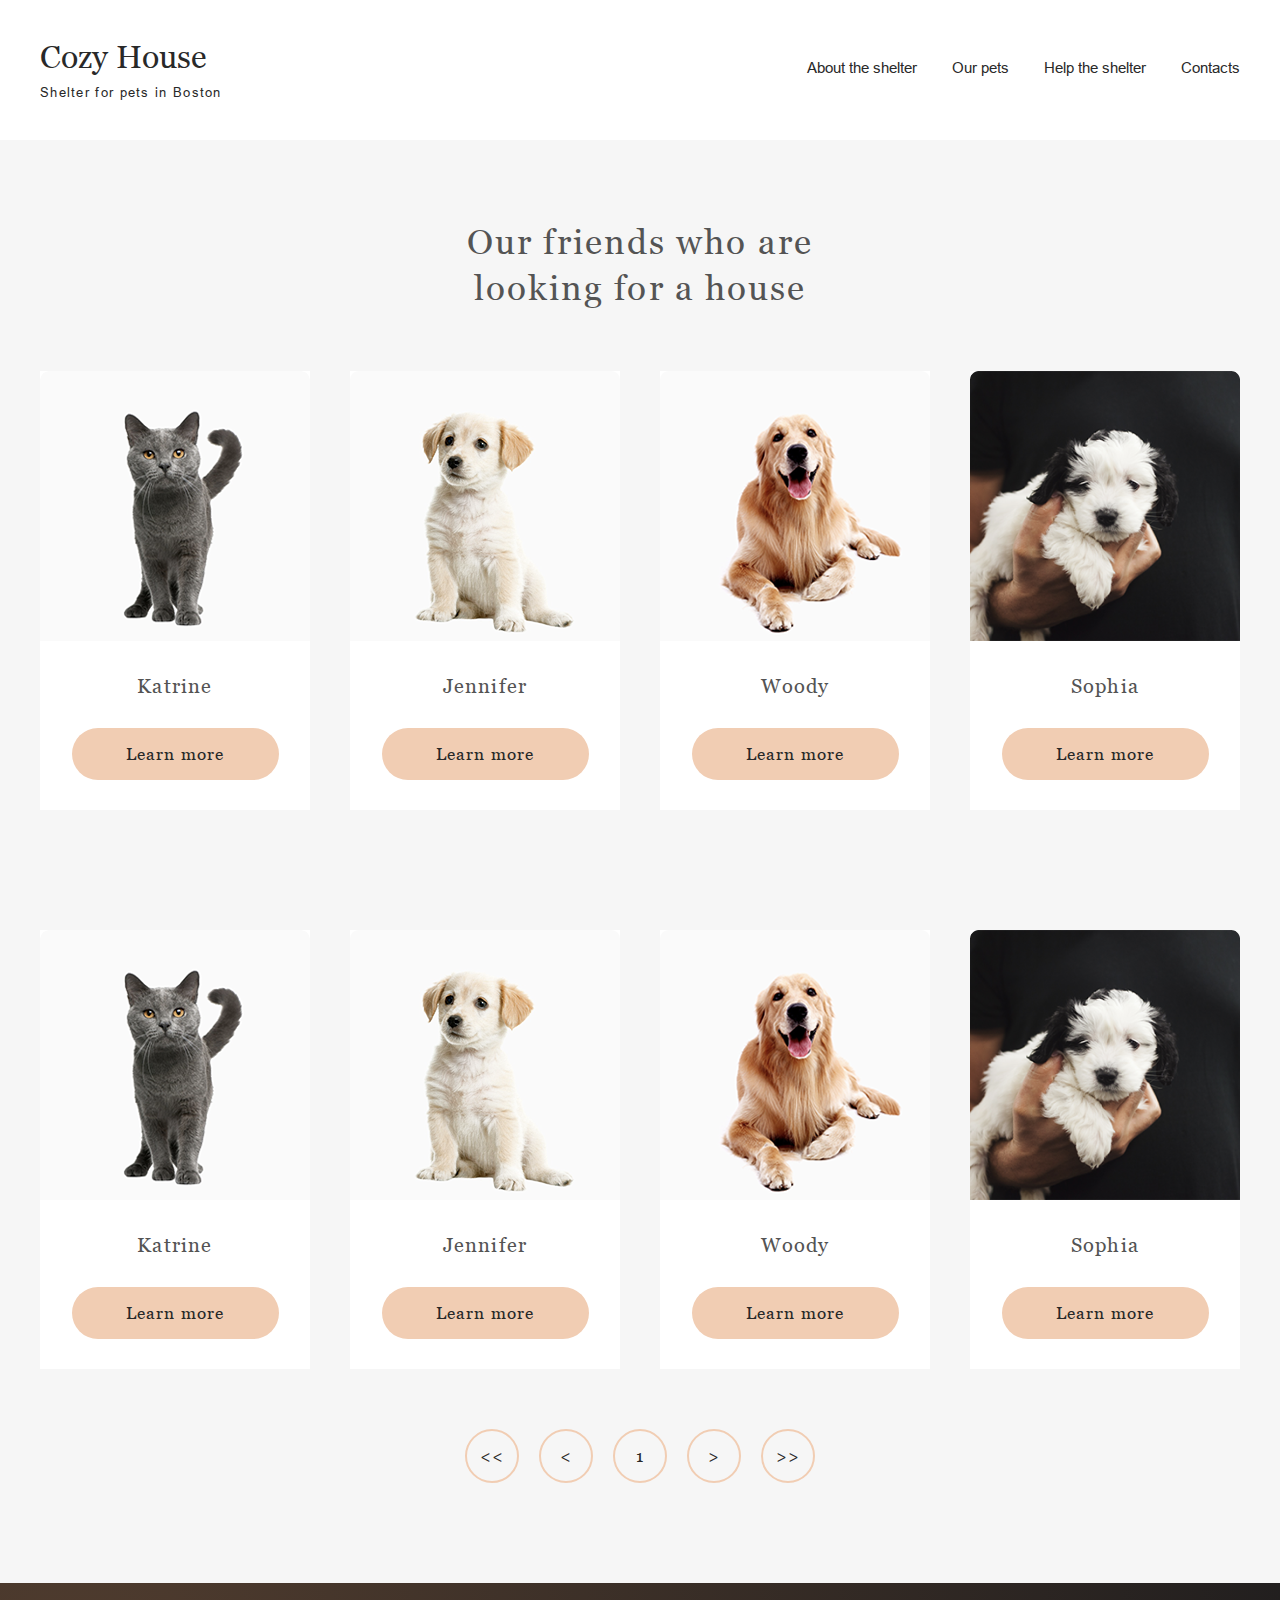
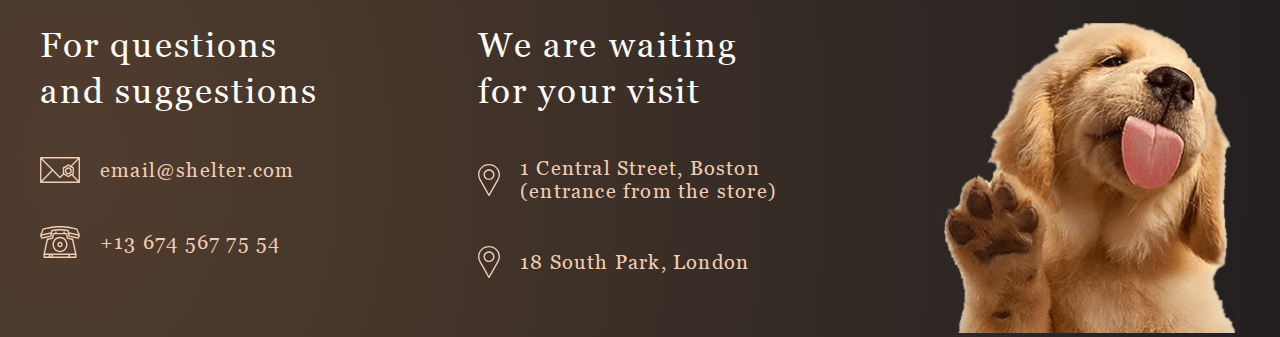
==== pages/pets/index.html @ 6cff0386 "feat: add pets part shelter week-2" ====
<!DOCTYPE html>
<html lang="en">

<head>
    <meta charset="UTF-8">
    <meta http-equiv="X-UA-Compatible" content="IE=edge">
    <meta name="viewport" content="width=device-width, initial-scale=1.0">
    <link rel="stylesheet" href="style.css">
    <title>Pets</title>
</head>

<body>
    <div class="container">
        <div class="header">
            <a href="/index.html" class="logo">
                <h1 class="logo__title">Cozy House</h1>
                <p class="logo__subtitle">Shelter for pets in Boston</p>
            </a>

            <ul class="nav-menu">
                <li class="nav-menu__list selected"><a class="nav-link" href="">About the shelter</a></li>
                <li class="nav-menu__list"><a href="">Our pets</a></li>
                <li class="nav-menu__list"><a href="">Help the shelter</a></li>
                <li class="nav-menu__list"><a href="">Contacts</a></li>
            </ul>
        </div>

        <div class="pets-container">
            <div class="pets-content">
                <h3 class="about-content__heading pets-heading">Our friends who are looking for a house</h3>

                <div class="pets-slider">

                    <div class="pets-card">
                        <img src="../../assets/images/pets-katrine.png" alt="pets-katrina-image">
                        <h4 class="pets-card__title">Katrine</h4>
                        <button class="btn">Learn more</button>
                    </div>
                    <div class="pets-card">
                        <img src="../../assets/images/pets-jennifer.png" alt="pets-jennifer-image">
                        <h4 class="pets-card__title">Jennifer</h4>
                        <button class="btn">Learn more</button>
                    </div>

                    <div class="pets-card">
                        <img src="../../assets/images/pets-woody.png" alt="pets-woody-image">
                        <h4 class="pets-card__title">Woody</h4>
                        <button class="btn">Learn more</button>
                    </div>
                    <div class="pets-card">
                        <img src="../../assets/images/pets-sophia.png" alt="pets-sophia-image">
                        <h4 class="pets-card__title">Sophia</h4>
                        <button class="btn">Learn more</button>
                    </div>

                </div>

                <div class="pets-slider">

                    <div class="pets-card">
                        <img src="../../assets/images/pets-katrine.png" alt="pets-katrina-image">
                        <h4 class="pets-card__title">Katrine</h4>
                        <button class="btn">Learn more</button>
                    </div>
                    <div class="pets-card">
                        <img src="../../assets/images/pets-jennifer.png" alt="pets-jennifer-image">
                        <h4 class="pets-card__title">Jennifer</h4>
                        <button class="btn">Learn more</button>
                    </div>

                    <div class="pets-card">
                        <img src="../../assets/images/pets-woody.png" alt="pets-woody-image">
                        <h4 class="pets-card__title">Woody</h4>
                        <button class="btn">Learn more</button>
                    </div>
                    <div class="pets-card">
                        <img src="../../assets/images/pets-sophia.png" alt="pets-sophia-image">
                        <h4 class="pets-card__title">Sophia</h4>
                        <button class="btn">Learn more</button>
                    </div>

                </div>
            </div>
            <div class="buttons">
                <button disabled class="btn pets-arrov">
                    << </button>
                        <button class="btn pets-arrov">
                            < </button>
                                <button class="btn pets-arrov"> 1 </button>
                                <button disabled class="btn pets-arrov"> > </button>
                                <button class="btn pets-arrov"> >> </button>
            </div>
        </div>

        <footer class="footer">
            <div class="footer-content">
                <div class="footer-contacts">
                    <h3 class="contacts-title">
                        For questions and suggestions
                    </h3>
                    <div class="footer_email">
                        <img src="../../assets/icons/mail.svg" alt="mail">
                        <h4 class="footer-text">
                            email@shelter.com
                        </h4>
                    </div>

                    <div class="footer_phone">
                        <img src="../../assets/icons/phone.svg" alt="phone">
                        <h4 class="footer-text">
                            +13 674 567 75 54
                        </h4>
                    </div>
                </div>
                <div class="footer-locations">
                    <h3 class="contacts-title">
                        We are waiting for your visit
                    </h3>
                    <div class="footer_email">
                        <img src="../../assets/icons/pin.svg" alt="pin">
                        <h4 class="footer-text">
                            1 Central Street, Boston (entrance from the store)
                        </h4>
                    </div>

                    <div class="footer_phone">
                        <img src="../../assets/icons/pin.svg" alt="pin">
                        <h4 class="footer-text">
                            18 South Park, London
                        </h4>
                    </div>
                </div>
                <div class="footer-puppy">
                    <img src="../../assets/images/footer-puppy.png" alt="footer-puppy">
                </div>
            </div>
        </footer>
    </div>


</body>

</html>
---- pages/pets/style.css ----
* {
  box-sizing: border-box;
  margin: 0;
  padding: 0;
  list-style-type: none;
  text-decoration: none;
}

@font-face {
  font-family: "Arial";
  font-style: normal;
  font-weight: normal;
  src: url("../../assets/fonts/Arial.woff");
}

@font-face {
  font-family: "Georgia";
  font-style: normal;
  font-weight: normal;
  src: url("../../assets/fonts/Georgia.woff");
}

.btn {
  /*padding: 15px 45px;
  */
  width: 207px;
  height: 52px;
  /*color-primary*/
  background: #f1cdb3;
  border-radius: 100px;
  -webkit-border-radius: 100px;
  -moz-border-radius: 100px;
  -ms-border-radius: 100px;
  -o-border-radius: 100px;
  font-family: "Georgia";
  font-style: normal;
  font-weight: 400;
  font-size: 17px;
  line-height: 130%;
  /* identical to box height, or 22px */

  letter-spacing: 0.06em;

  /* color-dark-3xl */

  color: #292929;
  border: none;
}

.btn:hover {
  cursor: pointer;
  background: #fddcc4;
}

.container {
  margin: 0 auto;
  width: 1280px;
  background: #ffffff;
}

.header {
  width: 1200px;
  /* background-color: azure; */
  margin: 0 auto;
  display: flex;
  flex-direction: row;
  justify-content: space-between;
  padding: 40px 0px;
}

.logo__title {
  align-items: center;
  font-family: "Georgia";
  font-style: normal;
  font-weight: 400;
  font-size: 32px;
  line-height: 110%;
  /* color-primary */

  color: #292929;
  margin-bottom: 10px;
}

.logo__subtitle {
  font-family: "Arial";
  font-style: normal;
  font-weight: 400;
  font-size: 13px;
  line-height: 15px;
  /* identical to box height */

  letter-spacing: 0.1em;

  /* color-light-xl */

  color: #292929;
}

.nav-menu {
  display: flex;
  flex-direction: row;
}

.nav-menu__list {
  margin: 16px 0px 20px 35px;
}

.nav-menu__list:active {
  color: #fafafa;
  border-bottom: solid 3px #f1cdb3;
}

.nav-menu__list:hover {
  color: #fafafa;
}

.nav-menu__list:first-child {
  margin-left: 0px;
}

.nav-menu__list a {
  /* paragraph-l */

  font-family: "Arial";
  font-style: normal;
  font-weight: 400;
  font-size: 15px;
  line-height: 160%;
  /* identical to box height, or 24px */

  /* color-dark-s */

  color: #292929;
}

.pets-container {
  width: 1280px;
  text-align: center;
  padding: 80px 40px 100px 40px;
  background: #f6f6f6;
}
.about-content__heading {
  font-family: "Georgia";
  font-style: normal;
  font-weight: 400;
  font-size: 35px;
  line-height: 130%;
  /* or 45px */
  width: 370px;
  letter-spacing: 0.06em;

  /* color-dark-l */
  text-align: center;
  color: #545454;
}
.pets-content {
  display: flex;
  flex-direction: column;
}

.pets-heading {
  margin: 0 auto;
}

.pets-slider {
  margin: 60px 0px;
  display: flex;
  flex-direction: row;
  align-items: center;
  justify-content: space-between;
}

.pets-card {
  text-align: center;
  background: #ffffff;
  padding-bottom: 30px;
}

.pets-card__title {
  font-family: "Georgia";
  font-style: normal;
  font-weight: 400;
  font-size: 20px;
  line-height: 23px;
  /* identical to box height */

  margin: 30px 0px;
  letter-spacing: 0.06em;

  /* color-dark-l */

  color: #545454;
}

.pets-arrov {
  background-color: transparent;
  width: 54px;
  height: 54px;
  border: 2px solid #f1cdb3;
  border-radius: 100px;
  display: flex;
  justify-content: center;
  align-items: center;
}

.buttons {
  display: flex;
  flex-direction: row;
  justify-content: center;
  column-gap: 20px;
}
/* footer */
.footer {
  width: 1280px;
  padding: 40px 40px 0px 40px;
  background: url(noise_lines_transparent@2X.png),
    radial-gradient(110.67% 538.64% at 5.73% 50%, #513d2f 0%, #1a1a1c 100%)
      /* warning: gradient uses a rotation that is not supported by CSS and may not behave as expected */,
    #211f20;
  margin: 0 auto;
}

.footer-content {
  display: flex;
  flex-direction: row;
  align-content: center;
  justify-content: space-between;
}

.footer-contacts {
  width: 278px;
}

.footer-locations {
  width: 302px;
}

.footer-text {
  font-family: "Georgia";
  font-style: normal;
  font-weight: 400;
  font-size: 20px;
  line-height: 115%;
  /* identical to box height, or 23px */

  letter-spacing: 0.06em;

  /* color-primary */

  color: #f1cdb3;
  margin-left: 20px;
}

.contacts-title {
  width: 279px;

  /* h3 */

  font-family: "Georgia";
  font-style: normal;
  font-weight: 400;
  font-size: 35px;
  line-height: 130%;
  /* or 45px */

  letter-spacing: 0.06em;

  /* color-light-xl */

  color: #ffffff;
}

.footer_email {
  display: flex;
  flex-direction: row;
  align-items: center;
  margin: 43px 0px;
}

.footer_phone {
  display: flex;
  flex-direction: row;
  align-items: center;
}
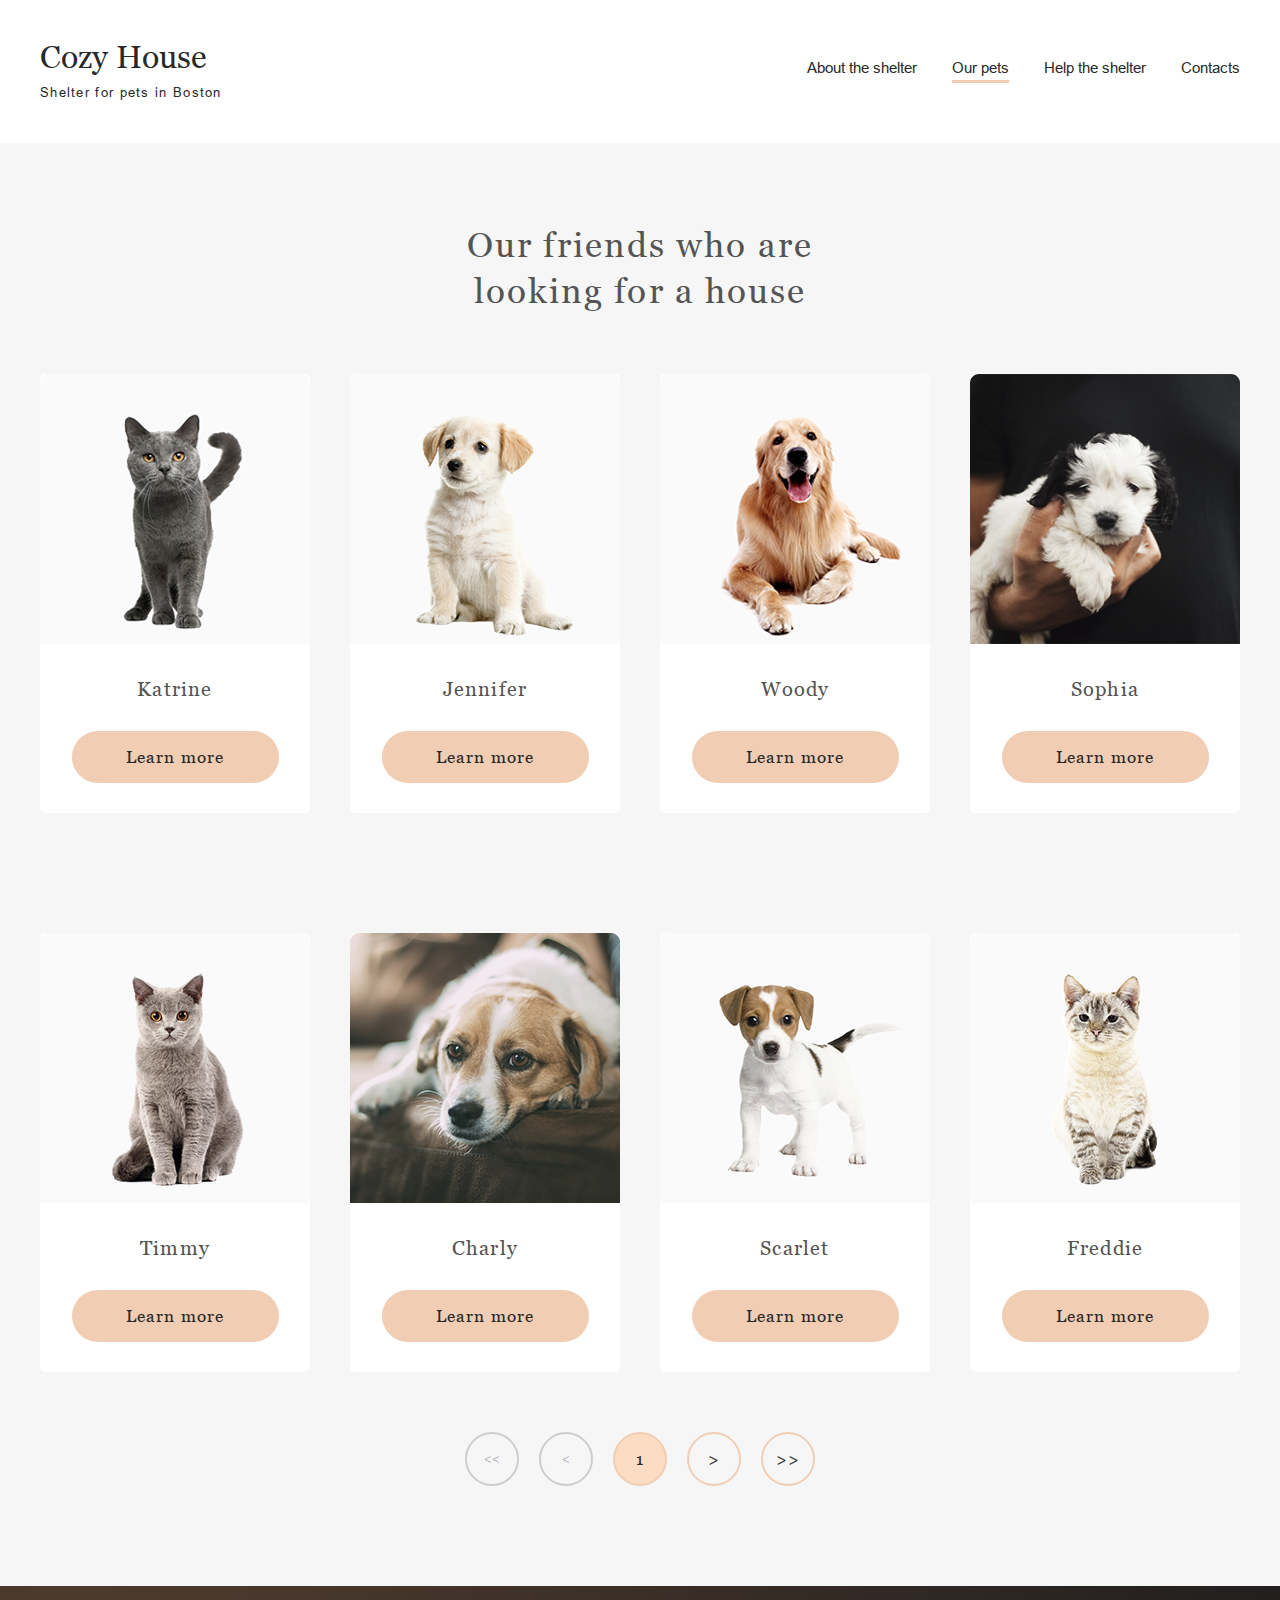
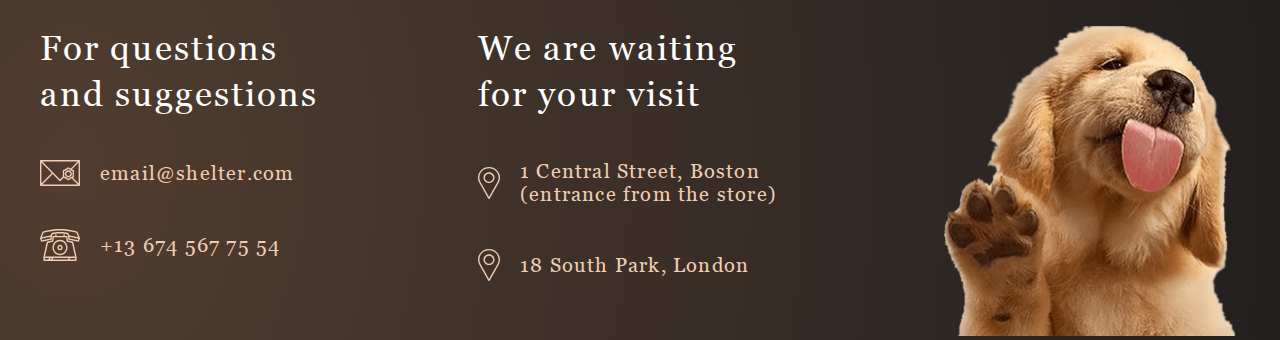
==== commit 95b4a1b3: "fix: fix footer link" ====
--- a/pages/pets/index.html
+++ b/pages/pets/index.html
@@ -12,16 +12,18 @@
 <body>
     <div class="container">
         <div class="header">
-            <a href="/index.html" class="logo">
+            <a href="../../pages/main/index.html" class="logo">
                 <h1 class="logo__title">Cozy House</h1>
                 <p class="logo__subtitle">Shelter for pets in Boston</p>
             </a>
 
             <ul class="nav-menu">
-                <li class="nav-menu__list selected"><a class="nav-link" href="">About the shelter</a></li>
-                <li class="nav-menu__list"><a href="">Our pets</a></li>
-                <li class="nav-menu__list"><a href="">Help the shelter</a></li>
-                <li class="nav-menu__list"><a href="">Contacts</a></li>
+                <li class="nav-menu__list"><a class="nav-link" href="../../pages/main/index.html">About the shelter</a>
+                </li>
+                <li class="nav-menu__list selected"><a href="./index.html">Our pets</a></li>
+                <li class="nav-menu__list"><a href="../../pages/main/index.html#help_the_shelter">Help the shelter</a>
+                </li>
+                <li class="nav-menu__list"><a href="#contacts">Contacts</a></li>
             </ul>
         </div>
 
@@ -58,77 +60,77 @@
                 <div class="pets-slider">
 
                     <div class="pets-card">
-                        <img src="../../assets/images/pets-katrine.png" alt="pets-katrina-image">
-                        <h4 class="pets-card__title">Katrine</h4>
+                        <img src="../../assets/images/pets-timmy.png" alt="pets-timmy-image">
+                        <h4 class="pets-card__title">Timmy</h4>
                         <button class="btn">Learn more</button>
                     </div>
                     <div class="pets-card">
-                        <img src="../../assets/images/pets-jennifer.png" alt="pets-jennifer-image">
-                        <h4 class="pets-card__title">Jennifer</h4>
+                        <img src="../../assets/images/pets-charly.png" alt="pets-charly-image">
+                        <h4 class="pets-card__title">Charly</h4>
                         <button class="btn">Learn more</button>
                     </div>
 
                     <div class="pets-card">
-                        <img src="../../assets/images/pets-woody.png" alt="pets-woody-image">
-                        <h4 class="pets-card__title">Woody</h4>
+                        <img src="../../assets/images/pets-scarlet.png" alt="pets-scarlet-image">
+                        <h4 class="pets-card__title">Scarlet</h4>
                         <button class="btn">Learn more</button>
                     </div>
                     <div class="pets-card">
-                        <img src="../../assets/images/pets-sophia.png" alt="pets-sophia-image">
-                        <h4 class="pets-card__title">Sophia</h4>
+                        <img src="../../assets/images/pets-freddie.png" alt="pets-freddie-image">
+                        <h4 class="pets-card__title">Freddie</h4>
                         <button class="btn">Learn more</button>
                     </div>
 
                 </div>
             </div>
             <div class="buttons">
-                <button disabled class="btn pets-arrov">
+                <button disabled class="btn__gray">
                     << </button>
-                        <button class="btn pets-arrov">
+                        <button disabled class="btn__gray">
                             < </button>
-                                <button class="btn pets-arrov"> 1 </button>
+                                <button class="btn btn__active"> 1 </button>
                                 <button disabled class="btn pets-arrov"> > </button>
                                 <button class="btn pets-arrov"> >> </button>
             </div>
         </div>
 
-        <footer class="footer">
+        <footer class="footer" id="contacts">
             <div class="footer-content">
                 <div class="footer-contacts">
                     <h3 class="contacts-title">
                         For questions and suggestions
                     </h3>
-                    <div class="footer_email">
+                    <a href="mailto:email@shelter.com" class="footer_email">
                         <img src="../../assets/icons/mail.svg" alt="mail">
                         <h4 class="footer-text">
                             email@shelter.com
                         </h4>
-                    </div>
+                    </a>
 
-                    <div class="footer_phone">
+                    <a href="tel:+13 674 567 75 54" class="footer_phone">
                         <img src="../../assets/icons/phone.svg" alt="phone">
                         <h4 class="footer-text">
                             +13 674 567 75 54
                         </h4>
-                    </div>
+                    </a>
                 </div>
                 <div class="footer-locations">
                     <h3 class="contacts-title">
                         We are waiting for your visit
                     </h3>
-                    <div class="footer_email">
+                    <a target="_blank" href="https://goo.gl/maps/GymHMTknkdDr18Lv8" class="footer_email">
                         <img src="../../assets/icons/pin.svg" alt="pin">
                         <h4 class="footer-text">
                             1 Central Street, Boston (entrance from the store)
                         </h4>
-                    </div>
+                    </a>
 
-                    <div class="footer_phone">
+                    <a target="_blank" href="https://goo.gl/maps/5jgidR6JUcEk5oZw9" class="footer_phone">
                         <img src="../../assets/icons/pin.svg" alt="pin">
                         <h4 class="footer-text">
                             18 South Park, London
                         </h4>
-                    </div>
+                    </a>
                 </div>
                 <div class="footer-puppy">
                     <img src="../../assets/images/footer-puppy.png" alt="footer-puppy">
--- a/pages/pets/style.css
+++ b/pages/pets/style.css
@@ -52,6 +52,28 @@
   background: #fddcc4;
 }
 
+.btn__gray {
+  background-color: transparent;
+  width: 54px;
+  height: 54px;
+  border: 2px solid #cdcdcd;
+  border-radius: 100px;
+  display: flex;
+  justify-content: center;
+  align-items: center;
+}
+
+.btn__active {
+  background-color: #fddcc4;
+  width: 54px;
+  height: 54px;
+  border: 2px solid #f1cdb3;
+  border-radius: 100px;
+  display: flex;
+  justify-content: center;
+  align-items: center;
+}
+
 .container {
   margin: 0 auto;
   width: 1280px;
@@ -105,13 +127,14 @@
   margin: 16px 0px 20px 35px;
 }
 
-.nav-menu__list:active {
+.selected {
   color: #fafafa;
   border-bottom: solid 3px #f1cdb3;
 }
 
 .nav-menu__list:hover {
   color: #fafafa;
+  border-bottom: solid 3px #f1cdb3;
 }
 
 .nav-menu__list:first-child {
@@ -174,6 +197,15 @@
   text-align: center;
   background: #ffffff;
   padding-bottom: 30px;
+  border-radius: 5px;
+  -webkit-border-radius: 5px;
+  -moz-border-radius: 5px;
+  -ms-border-radius: 5px;
+  -o-border-radius: 5px;
+}
+
+.pets-card:hover {
+  box-shadow: 5px 5px 15px 5px rgba(56, 44, 3, 0.79);
 }
 
 .pets-card__title {
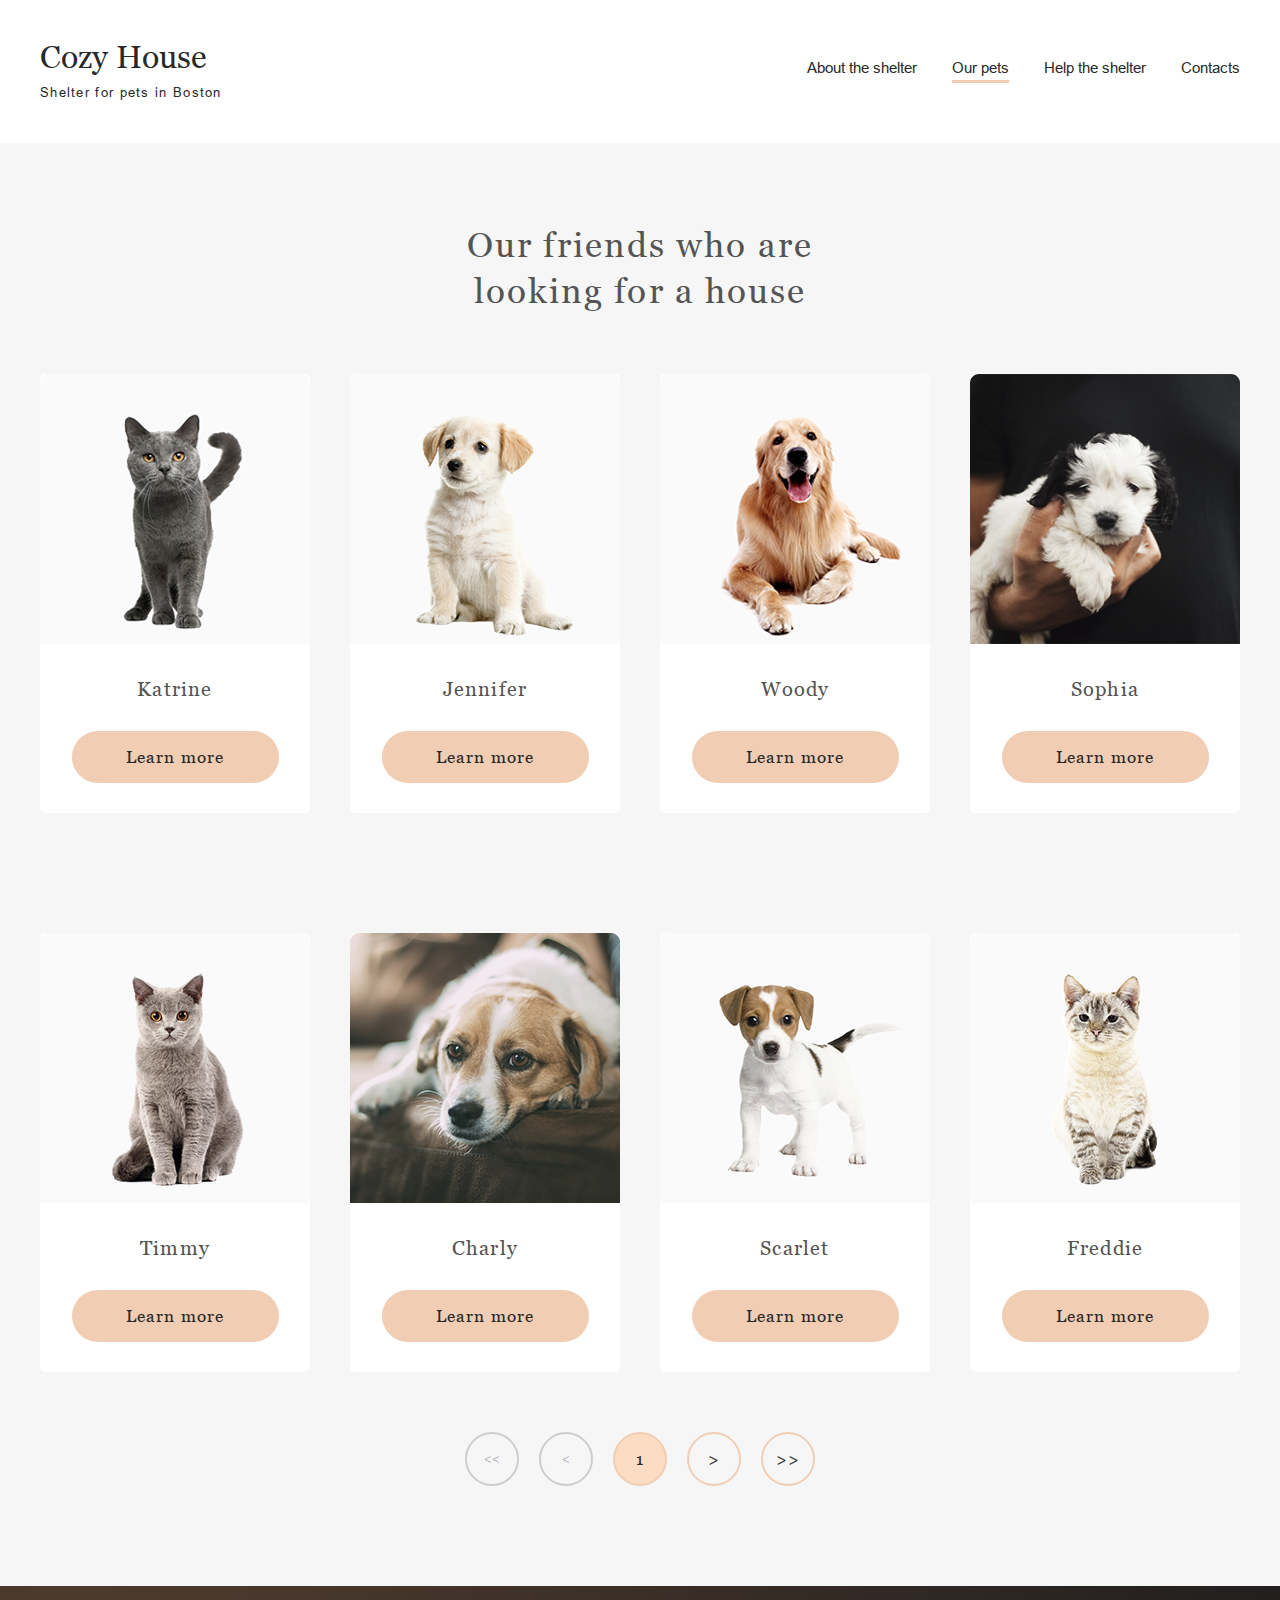
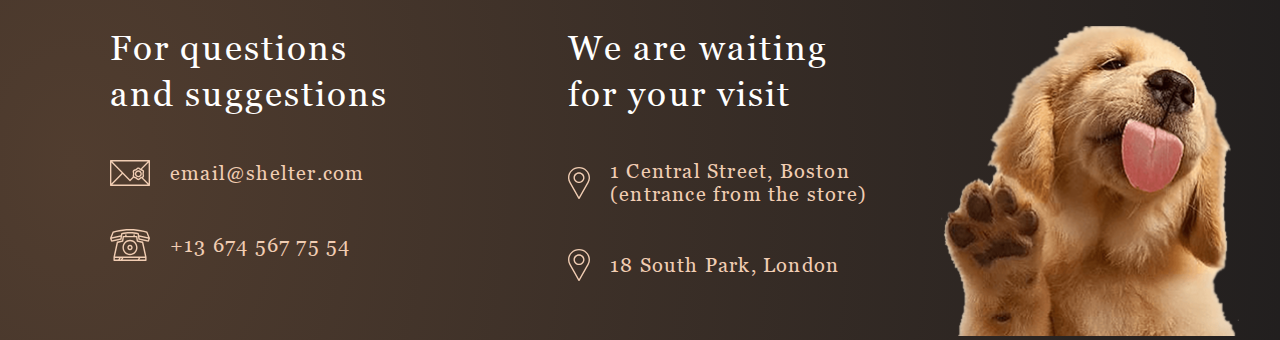
==== commit 5f771c41: "add: add pets mobile section" ====
--- a/pages/pets/index.html
+++ b/pages/pets/index.html
@@ -11,6 +11,28 @@
 
 <body>
     <div class="container">
+
+        <!-- Sidebar -->
+        <div class="sidebar">
+            <a href="./index.html" class="logo">
+                <h1 class="logo__title">Cozy House</h1>
+                <p class="logo__subtitle">Shelter for pets in Boston</p>
+            </a>
+
+            <nav class="sidebar__nav">
+                <ul>
+                    <li>
+                        <a href="./index.html" class="active-link">About the shelter</a>
+                    </li>
+                    <li>
+                        <a href="../pets/index.html">Our pets</a>
+                    </li>
+                    <li><a href="#help_the_shelter">Help the shelter</a></li>
+                    <li><a href="#contacts">Contacts</a></li>
+                </ul>
+            </nav>
+
+        </div>
         <div class="header">
             <a href="../../pages/main/index.html" class="logo">
                 <h1 class="logo__title">Cozy House</h1>
@@ -25,6 +47,9 @@
                 </li>
                 <li class="nav-menu__list"><a href="#contacts">Contacts</a></li>
             </ul>
+
+            <!-- humberger menu -->
+            <button class="humburger"></button>
         </div>
 
         <div class="pets-container">
@@ -96,41 +121,43 @@
 
         <footer class="footer" id="contacts">
             <div class="footer-content">
-                <div class="footer-contacts">
-                    <h3 class="contacts-title">
-                        For questions and suggestions
-                    </h3>
-                    <a href="mailto:email@shelter.com" class="footer_email">
-                        <img src="../../assets/icons/mail.svg" alt="mail">
-                        <h4 class="footer-text">
-                            email@shelter.com
-                        </h4>
-                    </a>
+                <div class="footer-info">
+                    <div class="footer-contacts">
+                        <h3 class="contacts-title">
+                            For questions and suggestions
+                        </h3>
+                        <a href="mailto:email@shelter.com" class="footer_email">
+                            <img src="../../assets/icons/mail.svg" alt="mail">
+                            <h4 class="footer-text">
+                                email@shelter.com
+                            </h4>
+                        </a>
 
-                    <a href="tel:+13 674 567 75 54" class="footer_phone">
-                        <img src="../../assets/icons/phone.svg" alt="phone">
-                        <h4 class="footer-text">
-                            +13 674 567 75 54
-                        </h4>
-                    </a>
-                </div>
-                <div class="footer-locations">
-                    <h3 class="contacts-title">
-                        We are waiting for your visit
-                    </h3>
-                    <a target="_blank" href="https://goo.gl/maps/GymHMTknkdDr18Lv8" class="footer_email">
-                        <img src="../../assets/icons/pin.svg" alt="pin">
-                        <h4 class="footer-text">
-                            1 Central Street, Boston (entrance from the store)
-                        </h4>
-                    </a>
+                        <a href="tel:+13 674 567 75 54" class="footer_phone">
+                            <img src="../../assets/icons/phone.svg" alt="phone">
+                            <h4 class="footer-text">
+                                +13 674 567 75 54
+                            </h4>
+                        </a>
+                    </div>
+                    <div class="footer-locations">
+                        <h3 class="contacts-title">
+                            We are waiting for your visit
+                        </h3>
+                        <a target="_blank" href="https://goo.gl/maps/GymHMTknkdDr18Lv8" class="footer_email">
+                            <img src="../../assets/icons/pin.svg" alt="pin">
+                            <h4 class="footer-text">
+                                1 Central Street, Boston (entrance from the store)
+                            </h4>
+                        </a>
 
-                    <a target="_blank" href="https://goo.gl/maps/5jgidR6JUcEk5oZw9" class="footer_phone">
-                        <img src="../../assets/icons/pin.svg" alt="pin">
-                        <h4 class="footer-text">
-                            18 South Park, London
-                        </h4>
-                    </a>
+                        <a target="_blank" href="https://goo.gl/maps/5jgidR6JUcEk5oZw9" class="footer_phone">
+                            <img src="../../assets/icons/pin.svg" alt="pin">
+                            <h4 class="footer-text">
+                                18 South Park, London
+                            </h4>
+                        </a>
+                    </div>
                 </div>
                 <div class="footer-puppy">
                     <img src="../../assets/images/footer-puppy.png" alt="footer-puppy">
@@ -139,7 +166,7 @@
         </footer>
     </div>
 
-
+<script src="pets.js"></script>
 </body>
 
 </html>--- a/pages/pets/style.css
+++ b/pages/pets/style.css
@@ -75,13 +75,14 @@
 }
 
 .container {
+  max-width: 1280px;
   margin: 0 auto;
-  width: 1280px;
+
   background: #ffffff;
 }
 
 .header {
-  width: 1200px;
+  max-width: 1200px;
   /* background-color: azure; */
   margin: 0 auto;
   display: flex;
@@ -156,8 +157,16 @@
   color: #292929;
 }
 
+.humburger {
+  display: none;
+}
+
+.sidebar {
+  display: none;
+}
+
 .pets-container {
-  width: 1280px;
+  max-width: 1280px;
   text-align: center;
   padding: 80px 40px 100px 40px;
   background: #f6f6f6;
@@ -169,7 +178,7 @@
   font-size: 35px;
   line-height: 130%;
   /* or 45px */
-  width: 370px;
+  max-width: 370px;
   letter-spacing: 0.06em;
 
   /* color-dark-l */
@@ -208,6 +217,10 @@
   box-shadow: 5px 5px 15px 5px rgba(56, 44, 3, 0.79);
 }
 
+.pets-card:hover .btn {
+  background: #fddcc4;
+}
+
 .pets-card__title {
   font-family: "Georgia";
   font-style: normal;
@@ -243,7 +256,7 @@
 }
 /* footer */
 .footer {
-  width: 1280px;
+  max-width: 1280px;
   padding: 40px 40px 0px 40px;
   background: url(noise_lines_transparent@2X.png),
     radial-gradient(110.67% 538.64% at 5.73% 50%, #513d2f 0%, #1a1a1c 100%)
@@ -252,6 +265,15 @@
   margin: 0 auto;
 }
 
+.footer-info {
+  gap: 40px;
+  width: 100%;
+  display: flex;
+  flex-direction: row;
+  justify-content: space-around;
+  flex-wrap: wrap;
+}
+
 .footer-content {
   display: flex;
   flex-direction: row;
@@ -314,3 +336,146 @@
   flex-direction: row;
   align-items: center;
 }
+
+@media screen and (max-width: 1279px) {
+  .pets-slider {
+    display: grid;
+    grid-template-columns: 1fr 1fr;
+    column-gap: 40px;
+    row-gap: 30px;
+    justify-items: center;
+  }
+
+  .footer-content {
+    flex-direction: column;
+  }
+  .footer-puppy {
+    text-align: center;
+  }
+}
+
+@media screen and (max-width: 768px) {
+  .nav-menu {
+    display: none;
+  }
+
+  .humburger {
+    display: block;
+    width: 30px;
+    height: 22px;
+    border: 0;
+    border-top: 2px solid #000000;
+    margin: 24px;
+    background: transparent;
+    z-index: 5;
+    transition: transform 0.5s;
+    cursor: pointer;
+    position: relative;
+  }
+
+  .rotate {
+    transform: rotate(90deg);
+    -webkit-transform: rotate(90deg);
+    -moz-transform: rotate(90deg);
+    -ms-transform: rotate(90deg);
+    -o-transform: rotate(90deg);
+  }
+
+  .humburger::after {
+    content: "";
+
+    position: absolute;
+    top: 0;
+    left: 0;
+    width: 100%;
+    border-top: 2px solid #000000;
+    transform: translateY(8px);
+    -webkit-transform: translateY(8px);
+    -moz-transform: translateY(8px);
+    -ms-transform: translateY(8px);
+    -o-transform: translateY(8px);
+  }
+
+  .humburger::before {
+    content: "";
+    position: absolute;
+    top: 0;
+    left: 0;
+    width: 100%;
+    border-top: 2px solid #000000;
+    transform: translateY(18px);
+    -webkit-transform: translateY(18px);
+    -moz-transform: translateY(18px);
+    -ms-transform: translateY(18px);
+    -o-transform: translateY(18px);
+  }
+
+  .sidebar {
+    display: none;
+    width: 320px;
+    height: 100%;
+    position: absolute;
+    right: 0;
+    background-color: #292929;
+    padding: 40px 10px;
+  }
+  .show-sidebar {
+    display: block;
+
+    transition: all 0.2s linear;
+    -webkit-transition: all 0.2s linear;
+    -moz-transition: all 0.2s linear;
+    -ms-transition: all 0.2s linear;
+    -o-transition: all 0.2s linear;
+  }
+  .sidebar__nav {
+    margin-top: 158px;
+    display: flex;
+    flex-direction: column;
+    gap: 40px;
+    padding: 0;
+    text-align: center;
+    list-style: none;
+  }
+
+  .sidebar__nav ul li a {
+    text-decoration: none;
+    font-family: "Arial", sans-serif;
+    font-style: normal;
+    font-weight: 400;
+    font-size: 32px;
+    line-height: 160%;
+    color: #fafafa;
+  }
+
+  .sidebar__nav a.active-link {
+    border-bottom: 3px solid #f1cdb3;
+    padding-bottom: 4px;
+  }
+
+  .pets-slider {
+    grid-template-columns: 1fr;
+  }
+
+  /* .pets-card:nth-child(2) {
+    display: none;
+  } */
+
+  .pets-slider-wrapper {
+    justify-content: center;
+  }
+
+  /* .arrov-mobile {
+    display: flex;
+    flex-direction: row;
+    justify-content: space-evenly;
+    padding-bottom: 50px;
+  }
+  .arrov-desktop {
+    display: none;
+  } */
+
+  /* .help-content-list {
+    grid-template-columns: repeat(2, 1fr);
+  } */
+}
